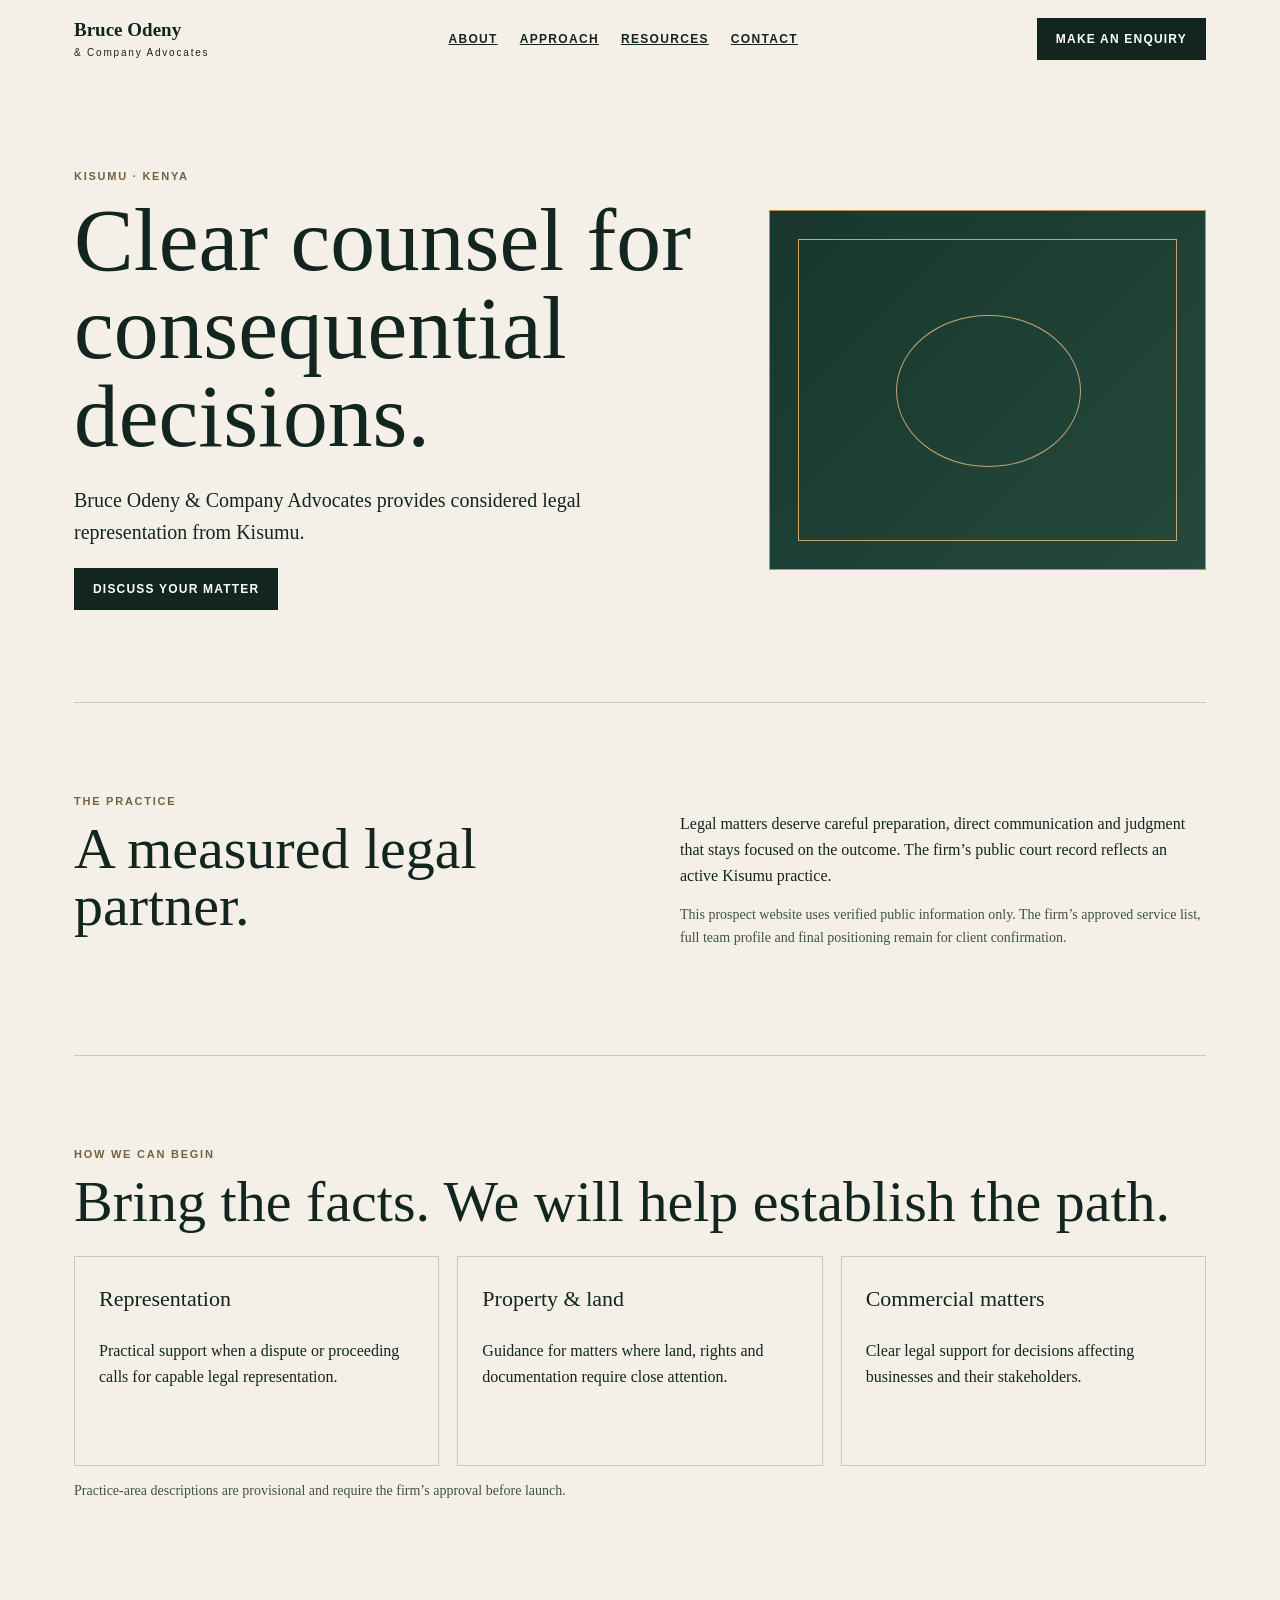
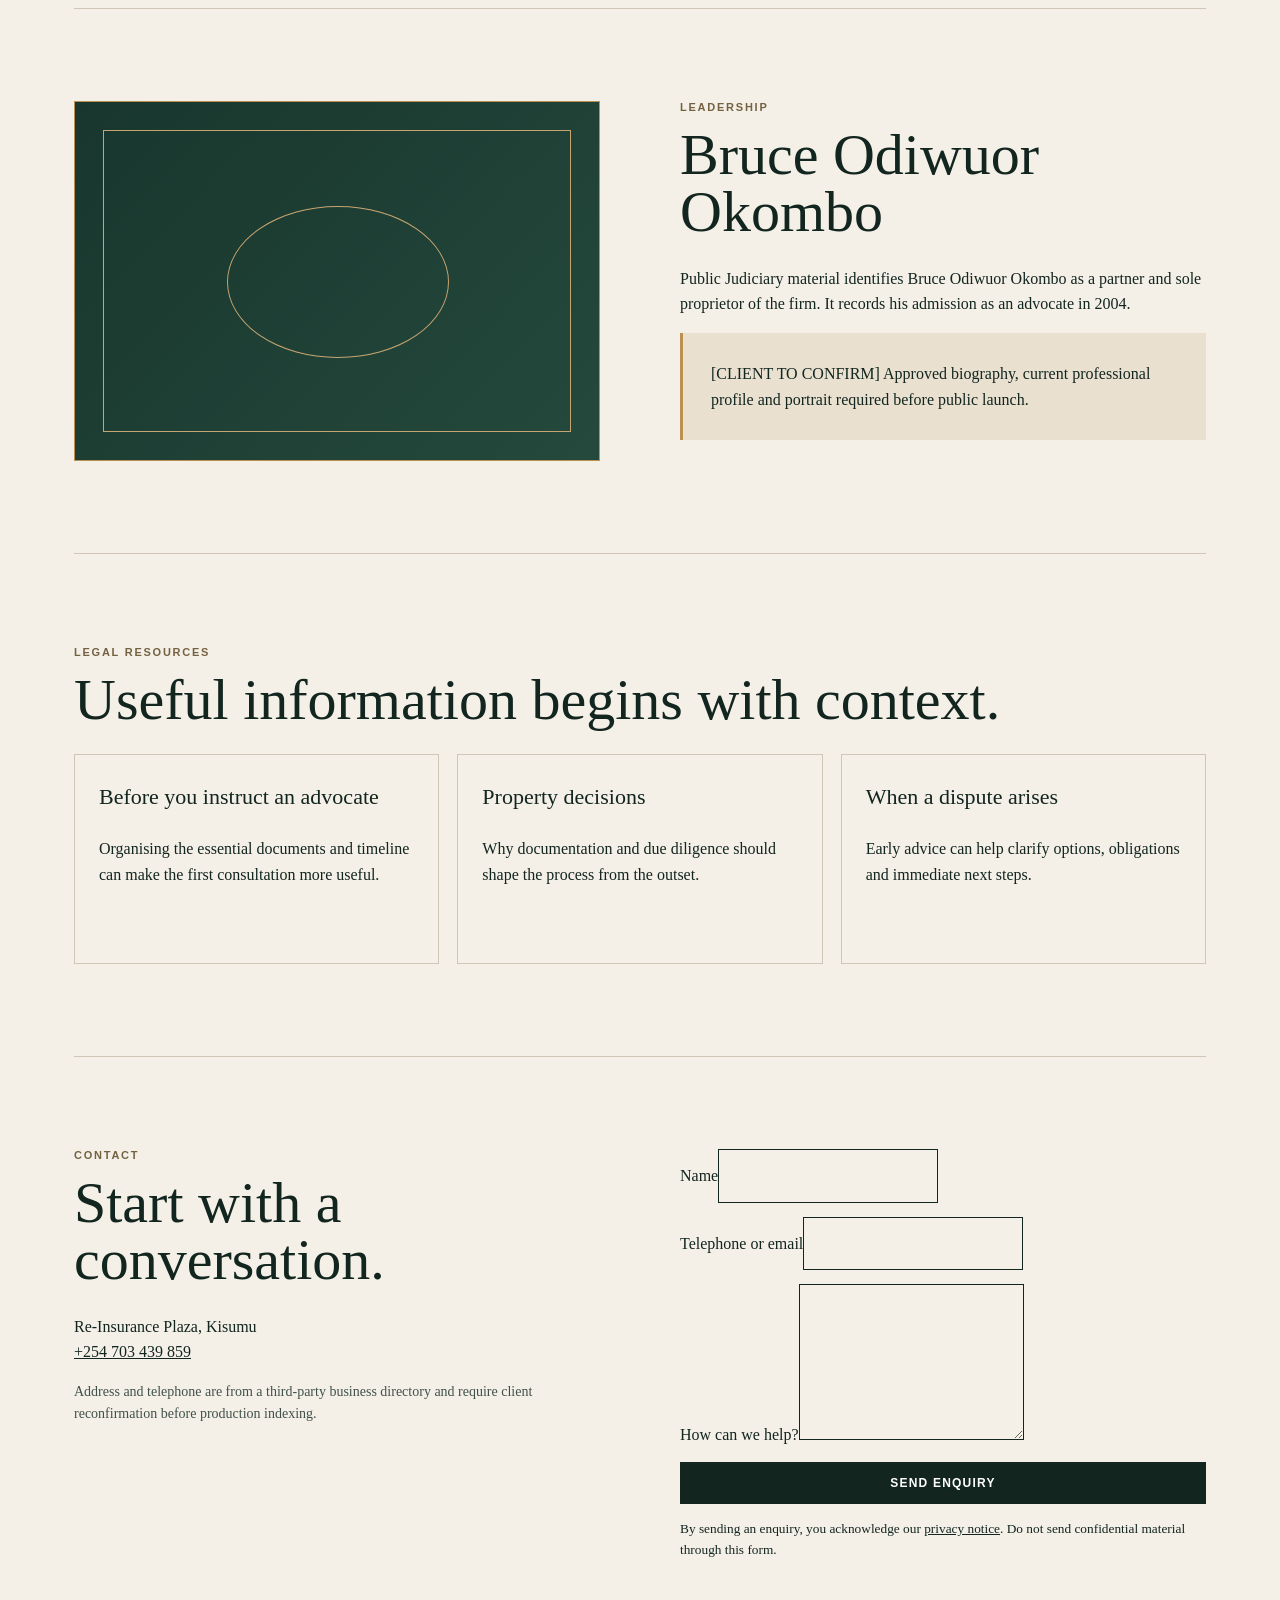
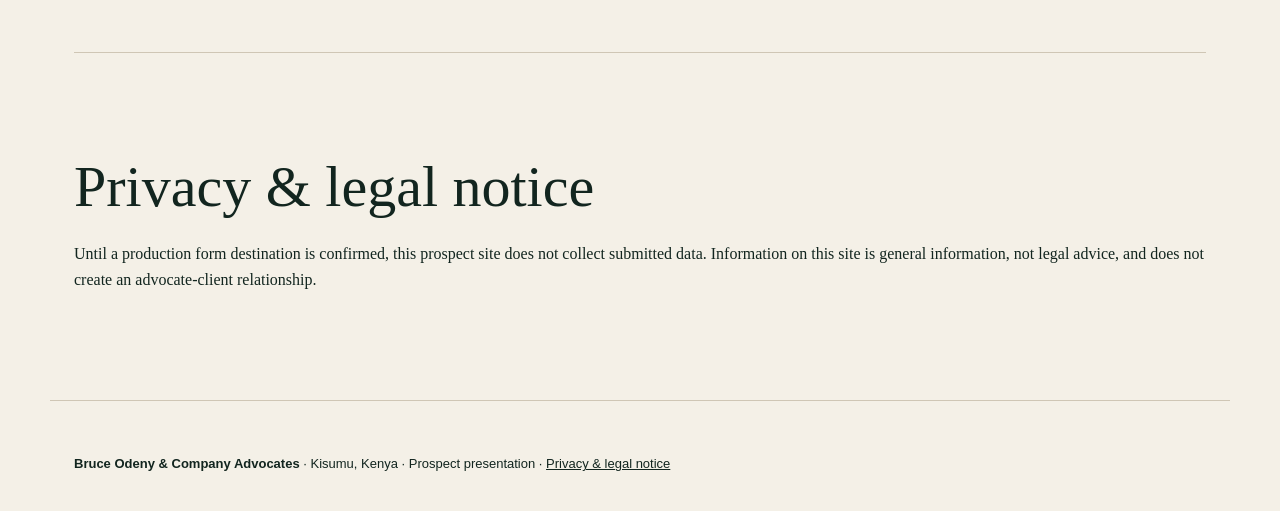
==== index.html @ 4f96a96a "Build initial Wakili Watech prospect site" ====
<!doctype html><html lang="en"><head><meta charset="utf-8"><meta name="viewport" content="width=device-width,initial-scale=1"><title>Bruce Odeny & Company Advocates | Kisumu</title><meta name="description" content="Bruce Odeny & Company Advocates — legal counsel in Kisumu, Kenya."><meta name="robots" content="noindex,nofollow"><meta property="og:title" content="Bruce Odeny & Company Advocates"><link rel="canonical" href="https://bruce-odeny-advocates.vercel.app/"><link rel="manifest" href="/manifest.webmanifest"><style>:root{--ink:#12251f;--paper:#f4f0e7;--gold:#ba9150;--line:#cfc6b5}*{box-sizing:border-box}html{scroll-behavior:smooth}body{margin:0;background:var(--paper);color:var(--ink);font:16px/1.6 Georgia,serif}a{color:inherit}nav,main,footer{max-width:1180px;margin:auto;padding-left:24px;padding-right:24px}nav{height:78px;display:flex;align-items:center;justify-content:space-between;font:600 12px/1 Arial,sans-serif;letter-spacing:.11em;text-transform:uppercase}.brand{font:600 19px/1.1 Georgia,serif;letter-spacing:0;text-transform:none}.brand small{display:block;font:10px Arial;letter-spacing:.18em;margin-top:6px}nav ul{display:flex;gap:22px;list-style:none;padding:0}.button{background:var(--ink);color:white;padding:14px 19px;text-decoration:none;display:inline-block;font:700 12px Arial;letter-spacing:.1em;text-transform:uppercase}section{padding:92px 0;border-top:1px solid var(--line)}.hero{border-top:0;min-height:590px;display:grid;grid-template-columns:1.2fr .8fr;align-items:center;gap:40px}.eyebrow{font:700 11px Arial;letter-spacing:.16em;text-transform:uppercase;color:#746141}h1,h2{font-weight:500;line-height:.98;margin:14px 0 25px}h1{font-size:clamp(48px,7vw,92px)}h2{font-size:clamp(35px,5vw,58px)}.lead{font-size:20px;max-width:580px}.mark{height:360px;border:1px solid var(--gold);position:relative;background:linear-gradient(135deg,#18362d,#25493d)}.mark:before,.mark:after{content:"";position:absolute;border:1px solid #c6a570}.mark:before{inset:28px}.mark:after{width:42%;height:42%;left:29%;top:29%;border-radius:50%}.grid{display:grid;grid-template-columns:repeat(3,1fr);gap:18px}.card{padding:24px;border:1px solid var(--line);min-height:210px}.card h3{margin-top:0;font-size:22px;font-weight:500}.split{display:grid;grid-template-columns:1fr 1fr;gap:80px}.notice{background:#e9e0d0;padding:28px;border-left:3px solid var(--gold)}form{display:grid;gap:14px;max-width:620px}input,textarea{background:transparent;border:1px solid var(--ink);padding:13px;font:inherit}button{border:0;cursor:pointer}.legal{font-size:14px;color:#40514a}footer{padding-top:55px;padding-bottom:40px;border-top:1px solid var(--line);font:13px Arial,sans-serif}@media(max-width:720px){nav{height:auto;padding-top:22px;padding-bottom:22px}nav ul{display:none}.hero,.split,.grid{grid-template-columns:1fr}.hero{padding-top:60px}.mark{height:250px}section{padding:64px 0}}@media(prefers-reduced-motion:reduce){html{scroll-behavior:auto}}</style></head><body><nav><div class="brand">Bruce Odeny <small>& Company Advocates</small></div><ul><li><a href="#about">About</a></li><li><a href="#services">Approach</a></li><li><a href="#insights">Resources</a></li><li><a href="#contact">Contact</a></li></ul><a class="button" href="#contact">Make an enquiry</a></nav><main><section class="hero"><div><div class="eyebrow">Kisumu · Kenya</div><h1>Clear counsel for consequential decisions.</h1><p class="lead">Bruce Odeny & Company Advocates provides considered legal representation from Kisumu.</p><a class="button" href="#contact">Discuss your matter</a></div><div class="mark" aria-hidden="true"></div></section><section id="about" class="split"><div><div class="eyebrow">The practice</div><h2>A measured legal partner.</h2></div><div><p>Legal matters deserve careful preparation, direct communication and judgment that stays focused on the outcome. The firm’s public court record reflects an active Kisumu practice.</p><p class="legal">This prospect website uses verified public information only. The firm’s approved service list, full team profile and final positioning remain for client confirmation.</p></div></section><section id="services"><div class="eyebrow">How we can begin</div><h2>Bring the facts. We will help establish the path.</h2><div class="grid"><article class="card"><h3>Representation</h3><p>Practical support when a dispute or proceeding calls for capable legal representation.</p></article><article class="card"><h3>Property & land</h3><p>Guidance for matters where land, rights and documentation require close attention.</p></article><article class="card"><h3>Commercial matters</h3><p>Clear legal support for decisions affecting businesses and their stakeholders.</p></article></div><p class="legal">Practice-area descriptions are provisional and require the firm’s approval before launch.</p></section><section id="team" class="split"><div class="mark" aria-label="Portrait placeholder — client-supplied photograph required"></div><div><div class="eyebrow">Leadership</div><h2>Bruce Odiwuor Okombo</h2><p>Public Judiciary material identifies Bruce Odiwuor Okombo as a partner and sole proprietor of the firm. It records his admission as an advocate in 2004.</p><div class="notice">[CLIENT TO CONFIRM] Approved biography, current professional profile and portrait required before public launch.</div></div></section><section id="insights"><div class="eyebrow">Legal resources</div><h2>Useful information begins with context.</h2><div class="grid"><article class="card"><h3>Before you instruct an advocate</h3><p>Organising the essential documents and timeline can make the first consultation more useful.</p></article><article class="card"><h3>Property decisions</h3><p>Why documentation and due diligence should shape the process from the outset.</p></article><article class="card"><h3>When a dispute arises</h3><p>Early advice can help clarify options, obligations and immediate next steps.</p></article></div></section><section id="contact" class="split"><div><div class="eyebrow">Contact</div><h2>Start with a conversation.</h2><p>Re-Insurance Plaza, Kisumu<br><a href="tel:+254703439859">+254 703 439 859</a></p><p class="legal">Address and telephone are from a third-party business directory and require client reconfirmation before production indexing.</p></div><form action="mailto:CLIENT-TO-CONFIRM" method="post" enctype="text/plain"><label>Name<input required name="name" autocomplete="name"></label><label>Telephone or email<input required name="contact"></label><label>How can we help?<textarea required name="message" rows="5"></textarea></label><button class="button">Send enquiry</button><small>By sending an enquiry, you acknowledge our <a href="#privacy">privacy notice</a>. Do not send confidential material through this form.</small></form></section><section id="privacy"><h2>Privacy & legal notice</h2><p>Until a production form destination is confirmed, this prospect site does not collect submitted data. Information on this site is general information, not legal advice, and does not create an advocate-client relationship.</p></section></main><footer><strong>Bruce Odeny & Company Advocates</strong> · Kisumu, Kenya · Prospect presentation · <a href="#privacy">Privacy & legal notice</a></footer></body></html>
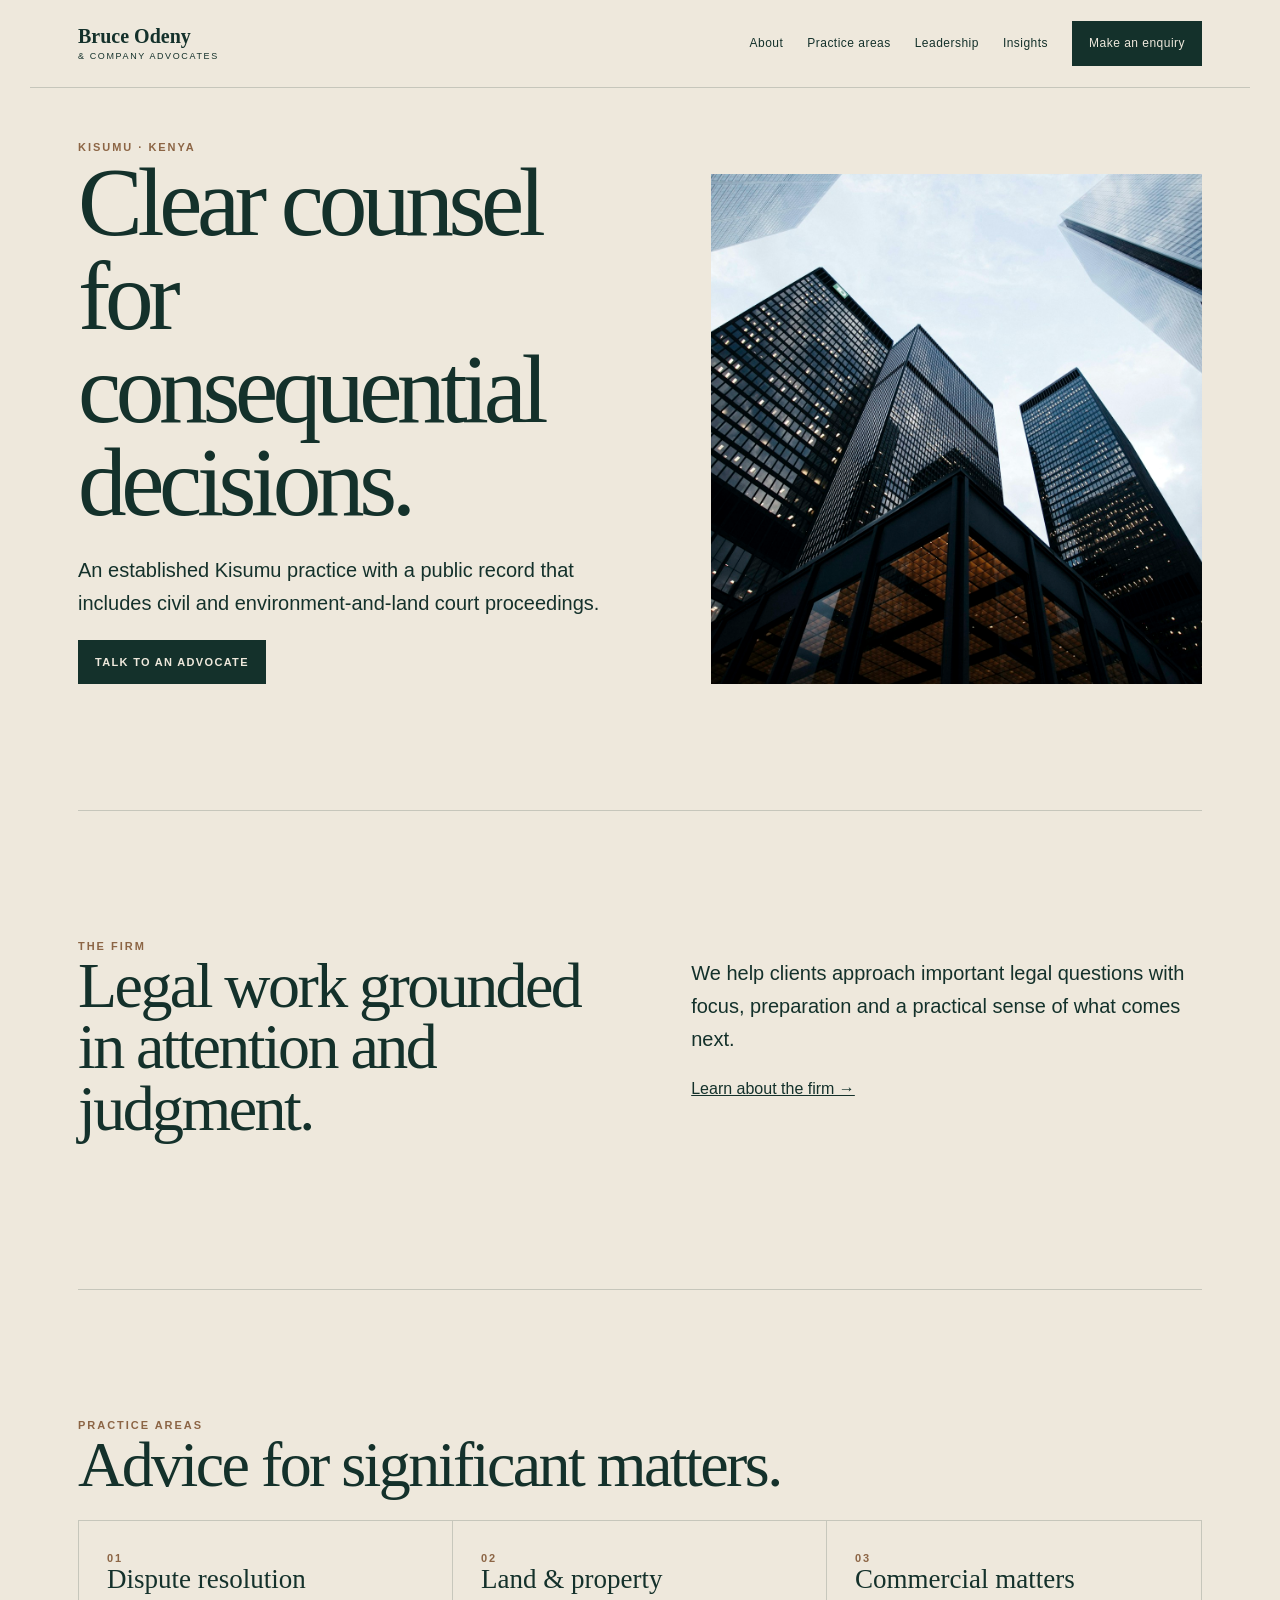
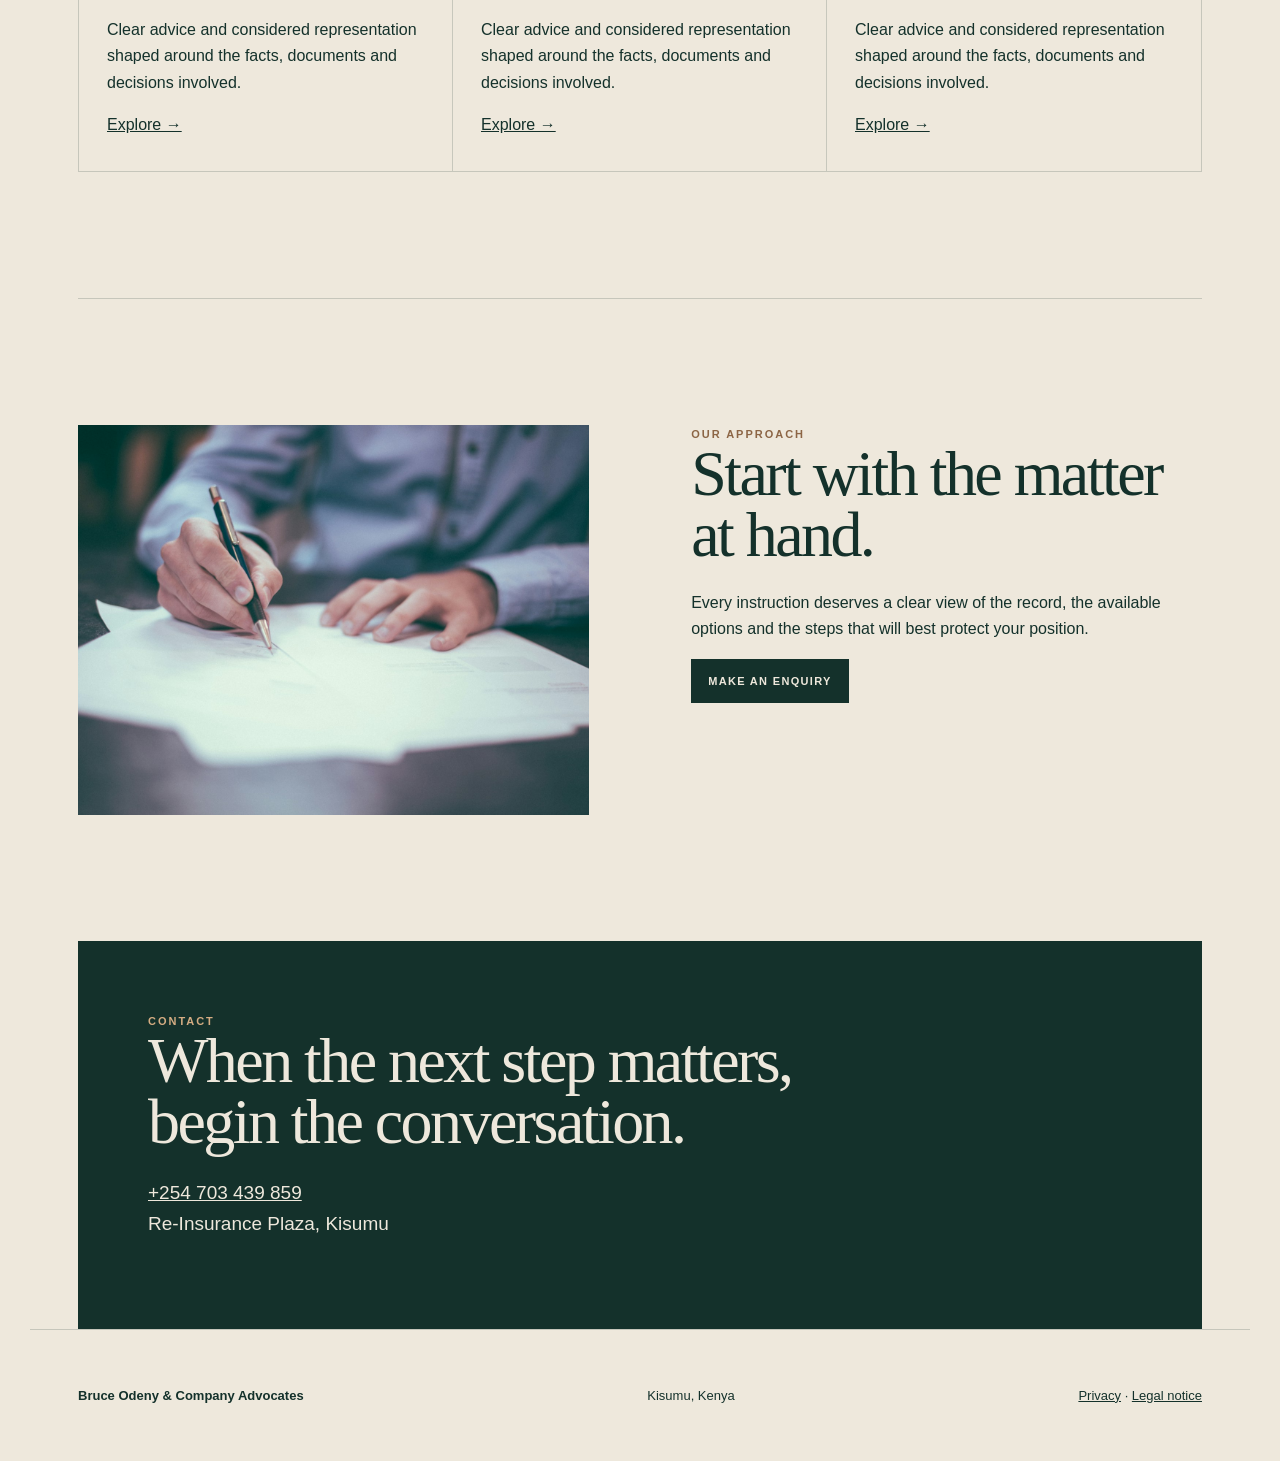
==== commit 4d566d4e: "Rebuild as full editorial law firm website" ====
--- a/index.html
+++ b/index.html
@@ -1 +1 @@
-<!doctype html><html lang="en"><head><meta charset="utf-8"><meta name="viewport" content="width=device-width,initial-scale=1"><title>Bruce Odeny & Company Advocates | Kisumu</title><meta name="description" content="Bruce Odeny & Company Advocates — legal counsel in Kisumu, Kenya."><meta name="robots" content="noindex,nofollow"><meta property="og:title" content="Bruce Odeny & Company Advocates"><link rel="canonical" href="https://bruce-odeny-advocates.vercel.app/"><link rel="manifest" href="/manifest.webmanifest"><style>:root{--ink:#12251f;--paper:#f4f0e7;--gold:#ba9150;--line:#cfc6b5}*{box-sizing:border-box}html{scroll-behavior:smooth}body{margin:0;background:var(--paper);color:var(--ink);font:16px/1.6 Georgia,serif}a{color:inherit}nav,main,footer{max-width:1180px;margin:auto;padding-left:24px;padding-right:24px}nav{height:78px;display:flex;align-items:center;justify-content:space-between;font:600 12px/1 Arial,sans-serif;letter-spacing:.11em;text-transform:uppercase}.brand{font:600 19px/1.1 Georgia,serif;letter-spacing:0;text-transform:none}.brand small{display:block;font:10px Arial;letter-spacing:.18em;margin-top:6px}nav ul{display:flex;gap:22px;list-style:none;padding:0}.button{background:var(--ink);color:white;padding:14px 19px;text-decoration:none;display:inline-block;font:700 12px Arial;letter-spacing:.1em;text-transform:uppercase}section{padding:92px 0;border-top:1px solid var(--line)}.hero{border-top:0;min-height:590px;display:grid;grid-template-columns:1.2fr .8fr;align-items:center;gap:40px}.eyebrow{font:700 11px Arial;letter-spacing:.16em;text-transform:uppercase;color:#746141}h1,h2{font-weight:500;line-height:.98;margin:14px 0 25px}h1{font-size:clamp(48px,7vw,92px)}h2{font-size:clamp(35px,5vw,58px)}.lead{font-size:20px;max-width:580px}.mark{height:360px;border:1px solid var(--gold);position:relative;background:linear-gradient(135deg,#18362d,#25493d)}.mark:before,.mark:after{content:"";position:absolute;border:1px solid #c6a570}.mark:before{inset:28px}.mark:after{width:42%;height:42%;left:29%;top:29%;border-radius:50%}.grid{display:grid;grid-template-columns:repeat(3,1fr);gap:18px}.card{padding:24px;border:1px solid var(--line);min-height:210px}.card h3{margin-top:0;font-size:22px;font-weight:500}.split{display:grid;grid-template-columns:1fr 1fr;gap:80px}.notice{background:#e9e0d0;padding:28px;border-left:3px solid var(--gold)}form{display:grid;gap:14px;max-width:620px}input,textarea{background:transparent;border:1px solid var(--ink);padding:13px;font:inherit}button{border:0;cursor:pointer}.legal{font-size:14px;color:#40514a}footer{padding-top:55px;padding-bottom:40px;border-top:1px solid var(--line);font:13px Arial,sans-serif}@media(max-width:720px){nav{height:auto;padding-top:22px;padding-bottom:22px}nav ul{display:none}.hero,.split,.grid{grid-template-columns:1fr}.hero{padding-top:60px}.mark{height:250px}section{padding:64px 0}}@media(prefers-reduced-motion:reduce){html{scroll-behavior:auto}}</style></head><body><nav><div class="brand">Bruce Odeny <small>& Company Advocates</small></div><ul><li><a href="#about">About</a></li><li><a href="#services">Approach</a></li><li><a href="#insights">Resources</a></li><li><a href="#contact">Contact</a></li></ul><a class="button" href="#contact">Make an enquiry</a></nav><main><section class="hero"><div><div class="eyebrow">Kisumu · Kenya</div><h1>Clear counsel for consequential decisions.</h1><p class="lead">Bruce Odeny & Company Advocates provides considered legal representation from Kisumu.</p><a class="button" href="#contact">Discuss your matter</a></div><div class="mark" aria-hidden="true"></div></section><section id="about" class="split"><div><div class="eyebrow">The practice</div><h2>A measured legal partner.</h2></div><div><p>Legal matters deserve careful preparation, direct communication and judgment that stays focused on the outcome. The firm’s public court record reflects an active Kisumu practice.</p><p class="legal">This prospect website uses verified public information only. The firm’s approved service list, full team profile and final positioning remain for client confirmation.</p></div></section><section id="services"><div class="eyebrow">How we can begin</div><h2>Bring the facts. We will help establish the path.</h2><div class="grid"><article class="card"><h3>Representation</h3><p>Practical support when a dispute or proceeding calls for capable legal representation.</p></article><article class="card"><h3>Property & land</h3><p>Guidance for matters where land, rights and documentation require close attention.</p></article><article class="card"><h3>Commercial matters</h3><p>Clear legal support for decisions affecting businesses and their stakeholders.</p></article></div><p class="legal">Practice-area descriptions are provisional and require the firm’s approval before launch.</p></section><section id="team" class="split"><div class="mark" aria-label="Portrait placeholder — client-supplied photograph required"></div><div><div class="eyebrow">Leadership</div><h2>Bruce Odiwuor Okombo</h2><p>Public Judiciary material identifies Bruce Odiwuor Okombo as a partner and sole proprietor of the firm. It records his admission as an advocate in 2004.</p><div class="notice">[CLIENT TO CONFIRM] Approved biography, current professional profile and portrait required before public launch.</div></div></section><section id="insights"><div class="eyebrow">Legal resources</div><h2>Useful information begins with context.</h2><div class="grid"><article class="card"><h3>Before you instruct an advocate</h3><p>Organising the essential documents and timeline can make the first consultation more useful.</p></article><article class="card"><h3>Property decisions</h3><p>Why documentation and due diligence should shape the process from the outset.</p></article><article class="card"><h3>When a dispute arises</h3><p>Early advice can help clarify options, obligations and immediate next steps.</p></article></div></section><section id="contact" class="split"><div><div class="eyebrow">Contact</div><h2>Start with a conversation.</h2><p>Re-Insurance Plaza, Kisumu<br><a href="tel:+254703439859">+254 703 439 859</a></p><p class="legal">Address and telephone are from a third-party business directory and require client reconfirmation before production indexing.</p></div><form action="mailto:CLIENT-TO-CONFIRM" method="post" enctype="text/plain"><label>Name<input required name="name" autocomplete="name"></label><label>Telephone or email<input required name="contact"></label><label>How can we help?<textarea required name="message" rows="5"></textarea></label><button class="button">Send enquiry</button><small>By sending an enquiry, you acknowledge our <a href="#privacy">privacy notice</a>. Do not send confidential material through this form.</small></form></section><section id="privacy"><h2>Privacy & legal notice</h2><p>Until a production form destination is confirmed, this prospect site does not collect submitted data. Information on this site is general information, not legal advice, and does not create an advocate-client relationship.</p></section></main><footer><strong>Bruce Odeny & Company Advocates</strong> · Kisumu, Kenya · Prospect presentation · <a href="#privacy">Privacy & legal notice</a></footer></body></html>
+<!doctype html><html lang="en"><head><meta charset="utf-8"><meta name="viewport" content="width=device-width,initial-scale=1"><title>Bruce Odeny & Company Advocates</title><meta name="description" content="Bruce Odeny & Company Advocates — legal counsel in Kisumu, Kenya."><link rel="canonical" href="https://bruce-odeny-advocates.vercel.app/"><meta property="og:title" content="Bruce Odeny & Company Advocates"><meta property="og:description" content="Bruce Odeny & Company Advocates — legal counsel in Kisumu, Kenya."><meta property="og:image" content="https://bruce-odeny-advocates.vercel.app/assets/hero.jpg"><meta name="twitter:card" content="summary_large_image"><link rel="manifest" href="/manifest.webmanifest"><link rel="preload" as="image" href="/assets/hero.jpg"><style>:root{--ink:#14312b;--paper:#eee8dc;--accent:#b47d4b;--line:color-mix(in srgb,var(--ink) 18%,transparent)}*{box-sizing:border-box}html{scroll-behavior:smooth}body{margin:0;background:var(--paper);color:var(--ink);font:16px/1.65 Arial,sans-serif}a{color:inherit}header,main,footer{max-width:1220px;margin:auto;padding-inline:clamp(20px,4vw,48px)}header{height:88px;display:flex;align-items:center;justify-content:space-between;border-bottom:1px solid var(--line)}.logo{text-decoration:none;font:600 20px/1 Georgia,serif}.logo small{display:block;font:9px Arial;letter-spacing:.18em;margin-top:5px}nav{display:flex;align-items:center;gap:24px;font-size:12px;letter-spacing:.04em}nav a{text-decoration:none}.navcta,.button{background:var(--ink);color:var(--paper);padding:13px 17px}.menu{display:none}section{padding:clamp(68px,10vw,126px) 0;border-top:1px solid var(--line)}.hero{border:0;padding-top:50px;display:grid;grid-template-columns:1.05fr .95fr;gap:clamp(32px,7vw,90px);align-items:end;min-height:640px}.kicker{font-size:11px;font-weight:700;letter-spacing:.18em;text-transform:uppercase;color:#8c6545}h1,h2,h3{font-family:Georgia,serif;font-weight:500;line-height:.96;margin:0 0 24px}h1{font-size:clamp(54px,7.6vw,106px);letter-spacing:-.055em}h2{font-size:clamp(38px,5vw,66px);letter-spacing:-.04em}.hero p,.intro{font-size:20px;max-width:570px}.heroimg{width:100%;height:510px;object-fit:cover;display:block;filter:saturate(.8) contrast(1.03)}.button{display:inline-block;text-decoration:none;font-size:11px;letter-spacing:.12em;text-transform:uppercase;font-weight:bold}.twocol{display:grid;grid-template-columns:1fr 1fr;gap:clamp(35px,8vw,110px)}.cards{display:grid;grid-template-columns:repeat(3,1fr);border:1px solid var(--line)}.card{padding:28px;border-right:1px solid var(--line);min-height:250px}.card:last-child{border:0}.card h3{font-size:27px}.wideimage{width:100%;height:390px;object-fit:cover}.band{background:var(--ink);color:var(--paper);padding:clamp(36px,6vw,70px)}.band h2{max-width:700px}.details{font-size:19px}.legal{font-size:14px;max-width:760px;color:color-mix(in srgb,var(--ink) 74%,transparent)}footer{padding-block:55px;font-size:13px;border-top:1px solid var(--line)}footer div{display:flex;justify-content:space-between;gap:20px;flex-wrap:wrap}.pagehero{padding:110px 0 72px}.list{padding:0;margin:35px 0;list-style:none;border-top:1px solid var(--line)}.list li{padding:25px 0;border-bottom:1px solid var(--line);display:grid;grid-template-columns:1fr 2fr;gap:30px}.list b{font:500 30px Georgia,serif}@media(max-width:760px){header{height:76px}nav{display:none}.menu{display:block;border:0;background:none;color:var(--ink);font:12px Arial;letter-spacing:.1em;text-transform:uppercase}.hero,.twocol{grid-template-columns:1fr}.hero{min-height:auto;padding-top:60px}.heroimg{height:350px}.cards{grid-template-columns:1fr}.card{border-right:0;border-bottom:1px solid var(--line);min-height:0}.card:last-child{border-bottom:0}.list li{grid-template-columns:1fr;gap:9px}section{padding:70px 0}}@media(prefers-reduced-motion:reduce){html{scroll-behavior:auto}}</style><script type="application/ld+json">{"@context":"https://schema.org","@type":"LegalService","name":"Bruce Odeny & Company Advocates","address":{"@type":"PostalAddress","addressLocality":"Kisumu","addressCountry":"KE"},"telephone":"+254703439859"}</script></head><body><header><a class="logo" href="/">Bruce Odeny<small>& COMPANY ADVOCATES</small></a><button class="menu" aria-label="Open navigation">Menu</button><nav><a href="/about.html">About</a><a href="/practice-areas.html">Practice areas</a><a href="/about.html#leadership">Leadership</a><a href="/insights.html">Insights</a><a href="/contact.html" class="navcta">Make an enquiry</a></nav></header><main><section class="hero"><div><div class="kicker">Kisumu · Kenya</div><h1>Clear counsel for consequential decisions.</h1><p>An established Kisumu practice with a public record that includes civil and environment-and-land court proceedings.</p><a class="button" href="/contact.html">Talk to an advocate</a></div><img class="heroimg" src="/assets/hero.jpg" alt="Court architecture and considered preparation"></section><section class="twocol"><div><div class="kicker">The firm</div><h2>Legal work grounded in attention and judgment.</h2></div><div><p class="intro">We help clients approach important legal questions with focus, preparation and a practical sense of what comes next.</p><a href="/about.html">Learn about the firm →</a></div></section><section><div class="kicker">Practice areas</div><h2>Advice for significant matters.</h2><div class="cards"><article class="card"><div class="kicker">01</div><h3>Dispute resolution</h3><p>Clear advice and considered representation shaped around the facts, documents and decisions involved.</p><a href="/practice-areas.html">Explore →</a></article><article class="card"><div class="kicker">02</div><h3>Land & property</h3><p>Clear advice and considered representation shaped around the facts, documents and decisions involved.</p><a href="/practice-areas.html">Explore →</a></article><article class="card"><div class="kicker">03</div><h3>Commercial matters</h3><p>Clear advice and considered representation shaped around the facts, documents and decisions involved.</p><a href="/practice-areas.html">Explore →</a></article></div></section><section class="twocol"><img class="wideimage" src="/assets/editorial.jpg" alt="Professional documents and workspace"><div><div class="kicker">Our approach</div><h2>Start with the matter at hand.</h2><p>Every instruction deserves a clear view of the record, the available options and the steps that will best protect your position.</p><a class="button" href="/contact.html">Make an enquiry</a></div></section><section class="band"><div class="kicker" style="color:#d5ad83">Contact</div><h2>When the next step matters, begin the conversation.</h2><p class="details"><a href="tel:+254703439859">+254 703 439 859</a><br>Re-Insurance Plaza, Kisumu</p></section></main><footer><div><strong>Bruce Odeny & Company Advocates</strong><span>Kisumu, Kenya</span><span><a href="/privacy.html">Privacy</a> · <a href="/terms.html">Legal notice</a></span></div></footer></body></html>
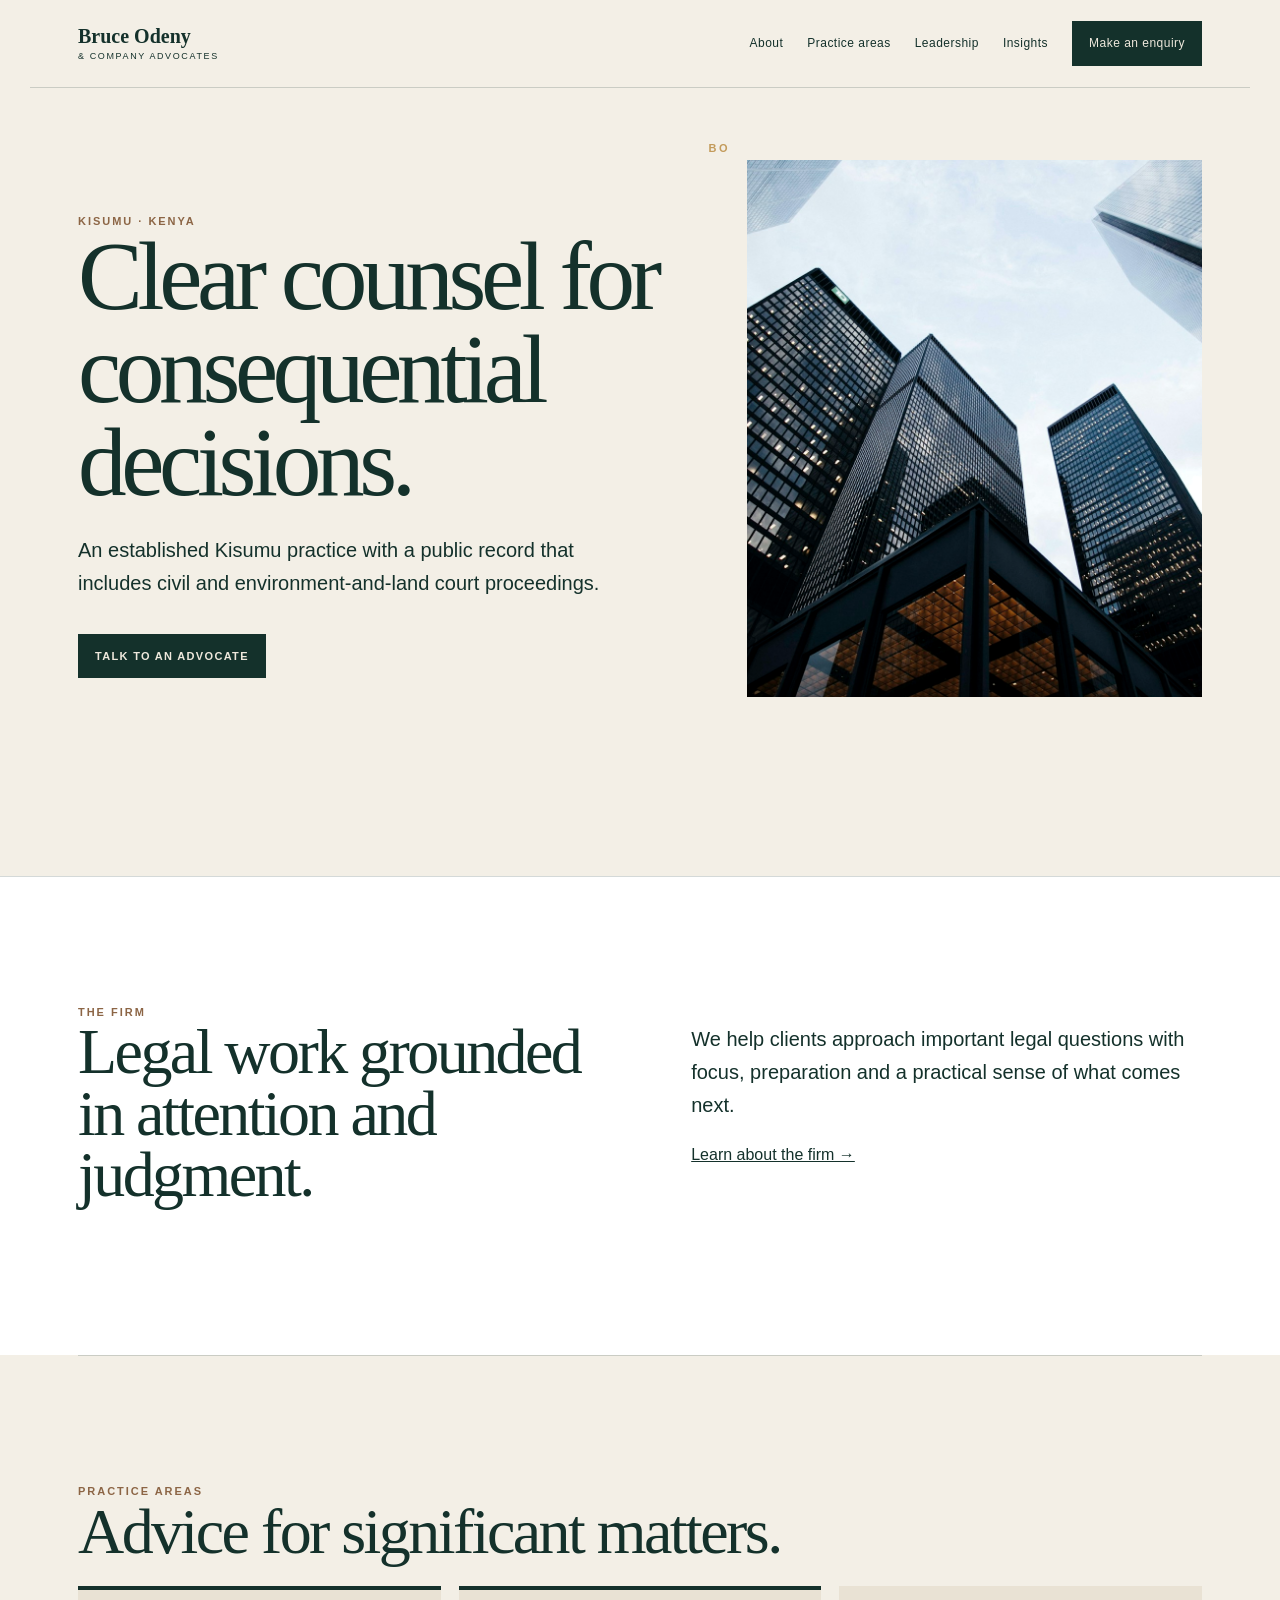
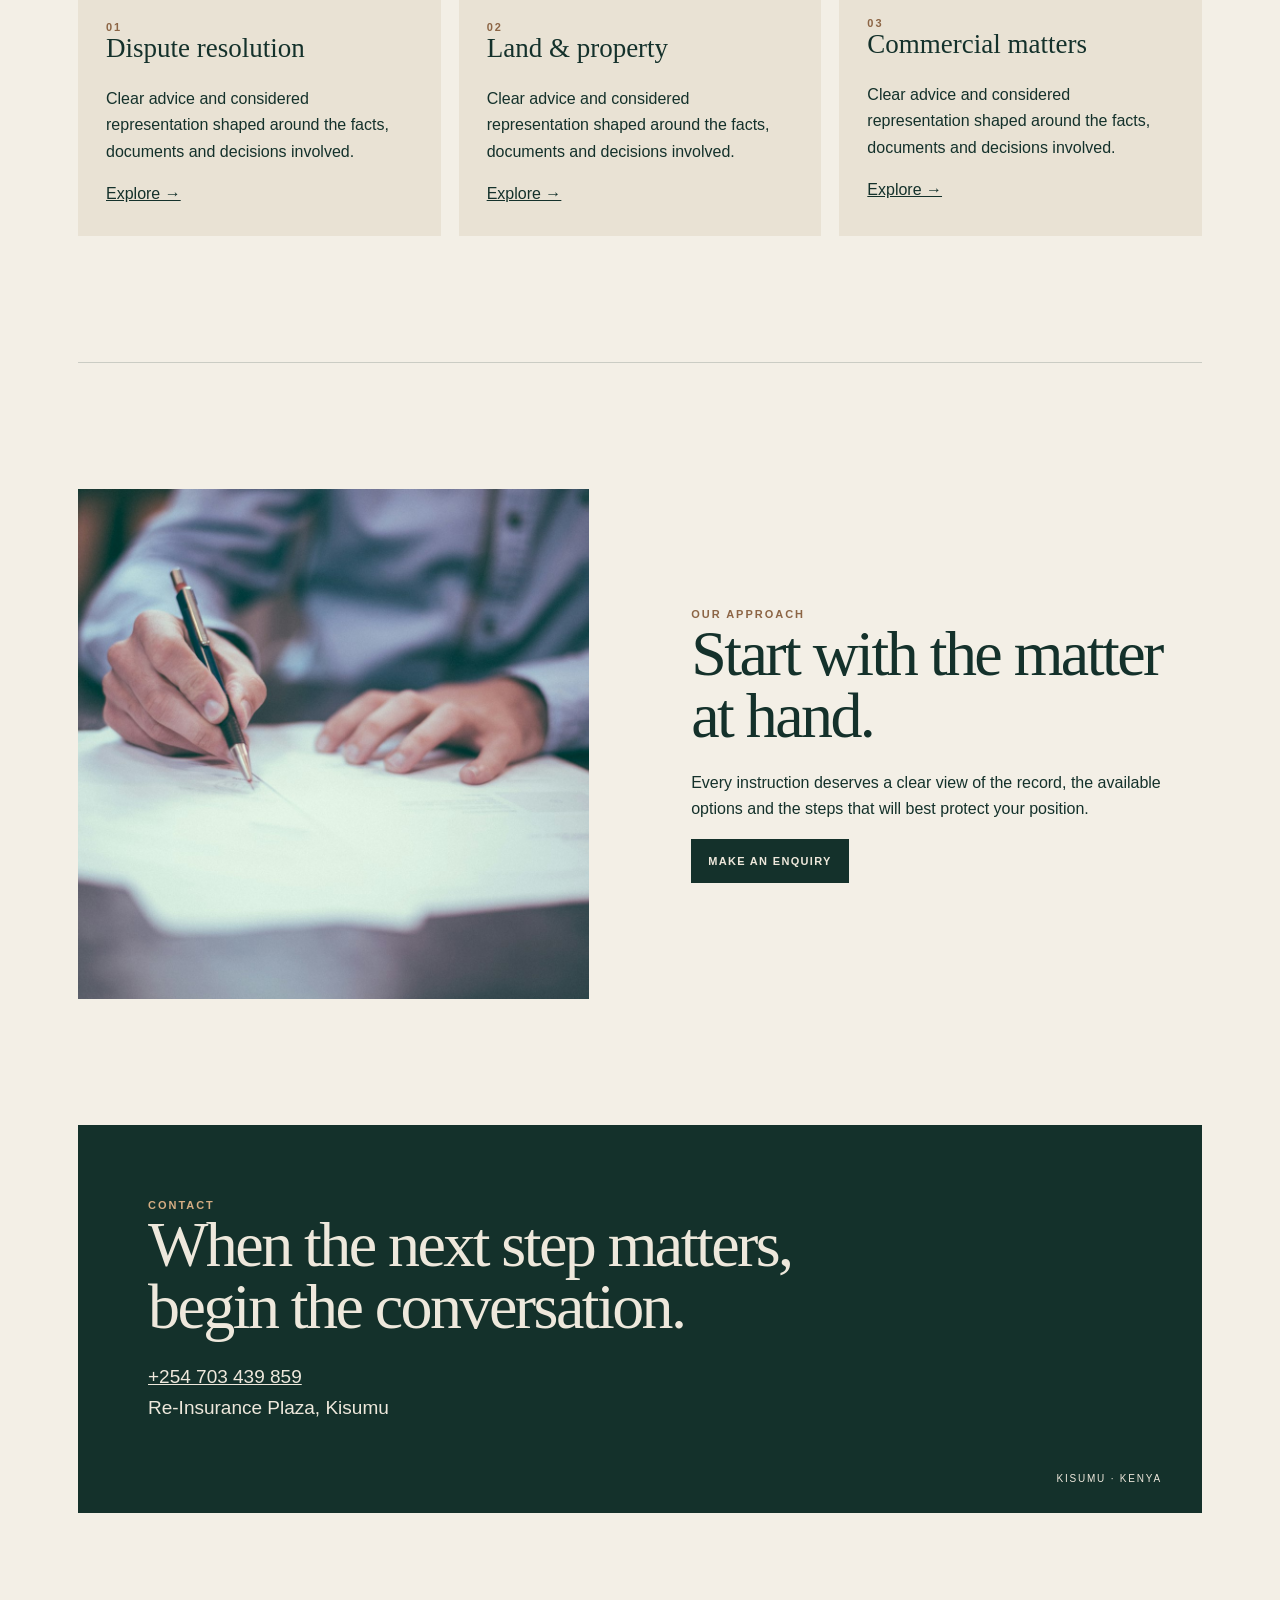
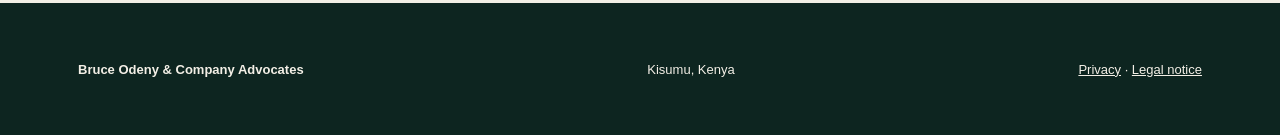
==== commit 5717752c: "Replace shared template with distinct portfolio-led design" ====
--- a/index.html
+++ b/index.html
@@ -1 +1 @@
-<!doctype html><html lang="en"><head><meta charset="utf-8"><meta name="viewport" content="width=device-width,initial-scale=1"><title>Bruce Odeny & Company Advocates</title><meta name="description" content="Bruce Odeny & Company Advocates — legal counsel in Kisumu, Kenya."><link rel="canonical" href="https://bruce-odeny-advocates.vercel.app/"><meta property="og:title" content="Bruce Odeny & Company Advocates"><meta property="og:description" content="Bruce Odeny & Company Advocates — legal counsel in Kisumu, Kenya."><meta property="og:image" content="https://bruce-odeny-advocates.vercel.app/assets/hero.jpg"><meta name="twitter:card" content="summary_large_image"><link rel="manifest" href="/manifest.webmanifest"><link rel="preload" as="image" href="/assets/hero.jpg"><style>:root{--ink:#14312b;--paper:#eee8dc;--accent:#b47d4b;--line:color-mix(in srgb,var(--ink) 18%,transparent)}*{box-sizing:border-box}html{scroll-behavior:smooth}body{margin:0;background:var(--paper);color:var(--ink);font:16px/1.65 Arial,sans-serif}a{color:inherit}header,main,footer{max-width:1220px;margin:auto;padding-inline:clamp(20px,4vw,48px)}header{height:88px;display:flex;align-items:center;justify-content:space-between;border-bottom:1px solid var(--line)}.logo{text-decoration:none;font:600 20px/1 Georgia,serif}.logo small{display:block;font:9px Arial;letter-spacing:.18em;margin-top:5px}nav{display:flex;align-items:center;gap:24px;font-size:12px;letter-spacing:.04em}nav a{text-decoration:none}.navcta,.button{background:var(--ink);color:var(--paper);padding:13px 17px}.menu{display:none}section{padding:clamp(68px,10vw,126px) 0;border-top:1px solid var(--line)}.hero{border:0;padding-top:50px;display:grid;grid-template-columns:1.05fr .95fr;gap:clamp(32px,7vw,90px);align-items:end;min-height:640px}.kicker{font-size:11px;font-weight:700;letter-spacing:.18em;text-transform:uppercase;color:#8c6545}h1,h2,h3{font-family:Georgia,serif;font-weight:500;line-height:.96;margin:0 0 24px}h1{font-size:clamp(54px,7.6vw,106px);letter-spacing:-.055em}h2{font-size:clamp(38px,5vw,66px);letter-spacing:-.04em}.hero p,.intro{font-size:20px;max-width:570px}.heroimg{width:100%;height:510px;object-fit:cover;display:block;filter:saturate(.8) contrast(1.03)}.button{display:inline-block;text-decoration:none;font-size:11px;letter-spacing:.12em;text-transform:uppercase;font-weight:bold}.twocol{display:grid;grid-template-columns:1fr 1fr;gap:clamp(35px,8vw,110px)}.cards{display:grid;grid-template-columns:repeat(3,1fr);border:1px solid var(--line)}.card{padding:28px;border-right:1px solid var(--line);min-height:250px}.card:last-child{border:0}.card h3{font-size:27px}.wideimage{width:100%;height:390px;object-fit:cover}.band{background:var(--ink);color:var(--paper);padding:clamp(36px,6vw,70px)}.band h2{max-width:700px}.details{font-size:19px}.legal{font-size:14px;max-width:760px;color:color-mix(in srgb,var(--ink) 74%,transparent)}footer{padding-block:55px;font-size:13px;border-top:1px solid var(--line)}footer div{display:flex;justify-content:space-between;gap:20px;flex-wrap:wrap}.pagehero{padding:110px 0 72px}.list{padding:0;margin:35px 0;list-style:none;border-top:1px solid var(--line)}.list li{padding:25px 0;border-bottom:1px solid var(--line);display:grid;grid-template-columns:1fr 2fr;gap:30px}.list b{font:500 30px Georgia,serif}@media(max-width:760px){header{height:76px}nav{display:none}.menu{display:block;border:0;background:none;color:var(--ink);font:12px Arial;letter-spacing:.1em;text-transform:uppercase}.hero,.twocol{grid-template-columns:1fr}.hero{min-height:auto;padding-top:60px}.heroimg{height:350px}.cards{grid-template-columns:1fr}.card{border-right:0;border-bottom:1px solid var(--line);min-height:0}.card:last-child{border-bottom:0}.list li{grid-template-columns:1fr;gap:9px}section{padding:70px 0}}@media(prefers-reduced-motion:reduce){html{scroll-behavior:auto}}</style><script type="application/ld+json">{"@context":"https://schema.org","@type":"LegalService","name":"Bruce Odeny & Company Advocates","address":{"@type":"PostalAddress","addressLocality":"Kisumu","addressCountry":"KE"},"telephone":"+254703439859"}</script></head><body><header><a class="logo" href="/">Bruce Odeny<small>& COMPANY ADVOCATES</small></a><button class="menu" aria-label="Open navigation">Menu</button><nav><a href="/about.html">About</a><a href="/practice-areas.html">Practice areas</a><a href="/about.html#leadership">Leadership</a><a href="/insights.html">Insights</a><a href="/contact.html" class="navcta">Make an enquiry</a></nav></header><main><section class="hero"><div><div class="kicker">Kisumu · Kenya</div><h1>Clear counsel for consequential decisions.</h1><p>An established Kisumu practice with a public record that includes civil and environment-and-land court proceedings.</p><a class="button" href="/contact.html">Talk to an advocate</a></div><img class="heroimg" src="/assets/hero.jpg" alt="Court architecture and considered preparation"></section><section class="twocol"><div><div class="kicker">The firm</div><h2>Legal work grounded in attention and judgment.</h2></div><div><p class="intro">We help clients approach important legal questions with focus, preparation and a practical sense of what comes next.</p><a href="/about.html">Learn about the firm →</a></div></section><section><div class="kicker">Practice areas</div><h2>Advice for significant matters.</h2><div class="cards"><article class="card"><div class="kicker">01</div><h3>Dispute resolution</h3><p>Clear advice and considered representation shaped around the facts, documents and decisions involved.</p><a href="/practice-areas.html">Explore →</a></article><article class="card"><div class="kicker">02</div><h3>Land & property</h3><p>Clear advice and considered representation shaped around the facts, documents and decisions involved.</p><a href="/practice-areas.html">Explore →</a></article><article class="card"><div class="kicker">03</div><h3>Commercial matters</h3><p>Clear advice and considered representation shaped around the facts, documents and decisions involved.</p><a href="/practice-areas.html">Explore →</a></article></div></section><section class="twocol"><img class="wideimage" src="/assets/editorial.jpg" alt="Professional documents and workspace"><div><div class="kicker">Our approach</div><h2>Start with the matter at hand.</h2><p>Every instruction deserves a clear view of the record, the available options and the steps that will best protect your position.</p><a class="button" href="/contact.html">Make an enquiry</a></div></section><section class="band"><div class="kicker" style="color:#d5ad83">Contact</div><h2>When the next step matters, begin the conversation.</h2><p class="details"><a href="tel:+254703439859">+254 703 439 859</a><br>Re-Insurance Plaza, Kisumu</p></section></main><footer><div><strong>Bruce Odeny & Company Advocates</strong><span>Kisumu, Kenya</span><span><a href="/privacy.html">Privacy</a> · <a href="/terms.html">Legal notice</a></span></div></footer></body></html>+<!doctype html><html lang="en"><head><meta charset="utf-8"><meta name="viewport" content="width=device-width,initial-scale=1"><title>Bruce Odeny & Company Advocates</title><meta name="description" content="Bruce Odeny & Company Advocates — legal counsel in Kisumu, Kenya."><link rel="canonical" href="https://bruce-odeny-advocates.vercel.app/"><meta property="og:title" content="Bruce Odeny & Company Advocates"><meta property="og:description" content="Bruce Odeny & Company Advocates — legal counsel in Kisumu, Kenya."><meta property="og:image" content="https://bruce-odeny-advocates.vercel.app/assets/hero.jpg"><meta name="twitter:card" content="summary_large_image"><link rel="manifest" href="/manifest.webmanifest"><link rel="preload" as="image" href="/assets/hero.jpg"><style>:root{--ink:#14312b;--paper:#eee8dc;--accent:#b47d4b;--line:color-mix(in srgb,var(--ink) 18%,transparent)}*{box-sizing:border-box}html{scroll-behavior:smooth}body{margin:0;background:var(--paper);color:var(--ink);font:16px/1.65 Arial,sans-serif}a{color:inherit}header,main,footer{max-width:1220px;margin:auto;padding-inline:clamp(20px,4vw,48px)}header{height:88px;display:flex;align-items:center;justify-content:space-between;border-bottom:1px solid var(--line)}.logo{text-decoration:none;font:600 20px/1 Georgia,serif}.logo small{display:block;font:9px Arial;letter-spacing:.18em;margin-top:5px}nav{display:flex;align-items:center;gap:24px;font-size:12px;letter-spacing:.04em}nav a{text-decoration:none}.navcta,.button{background:var(--ink);color:var(--paper);padding:13px 17px}.menu{display:none}section{padding:clamp(68px,10vw,126px) 0;border-top:1px solid var(--line)}.hero{border:0;padding-top:50px;display:grid;grid-template-columns:1.05fr .95fr;gap:clamp(32px,7vw,90px);align-items:end;min-height:640px}.kicker{font-size:11px;font-weight:700;letter-spacing:.18em;text-transform:uppercase;color:#8c6545}h1,h2,h3{font-family:Georgia,serif;font-weight:500;line-height:.96;margin:0 0 24px}h1{font-size:clamp(54px,7.6vw,106px);letter-spacing:-.055em}h2{font-size:clamp(38px,5vw,66px);letter-spacing:-.04em}.hero p,.intro{font-size:20px;max-width:570px}.heroimg{width:100%;height:510px;object-fit:cover;display:block;filter:saturate(.8) contrast(1.03)}.button{display:inline-block;text-decoration:none;font-size:11px;letter-spacing:.12em;text-transform:uppercase;font-weight:bold}.twocol{display:grid;grid-template-columns:1fr 1fr;gap:clamp(35px,8vw,110px)}.cards{display:grid;grid-template-columns:repeat(3,1fr);border:1px solid var(--line)}.card{padding:28px;border-right:1px solid var(--line);min-height:250px}.card:last-child{border:0}.card h3{font-size:27px}.wideimage{width:100%;height:390px;object-fit:cover}.band{background:var(--ink);color:var(--paper);padding:clamp(36px,6vw,70px)}.band h2{max-width:700px}.details{font-size:19px}.legal{font-size:14px;max-width:760px;color:color-mix(in srgb,var(--ink) 74%,transparent)}footer{padding-block:55px;font-size:13px;border-top:1px solid var(--line)}footer div{display:flex;justify-content:space-between;gap:20px;flex-wrap:wrap}.pagehero{padding:110px 0 72px}.list{padding:0;margin:35px 0;list-style:none;border-top:1px solid var(--line)}.list li{padding:25px 0;border-bottom:1px solid var(--line);display:grid;grid-template-columns:1fr 2fr;gap:30px}.list b{font:500 30px Georgia,serif}@media(max-width:760px){header{height:76px}nav{display:none}.menu{display:block;border:0;background:none;color:var(--ink);font:12px Arial;letter-spacing:.1em;text-transform:uppercase}.hero,.twocol{grid-template-columns:1fr}.hero{min-height:auto;padding-top:60px}.heroimg{height:350px}.cards{grid-template-columns:1fr}.card{border-right:0;border-bottom:1px solid var(--line);min-height:0}.card:last-child{border-bottom:0}.list li{grid-template-columns:1fr;gap:9px}section{padding:70px 0}}@media(prefers-reduced-motion:reduce){html{scroll-behavior:auto}}</style><link rel="stylesheet" href="/assets/brand.css"><script type="application/ld+json">{"@context":"https://schema.org","@type":"LegalService","name":"Bruce Odeny & Company Advocates","address":{"@type":"PostalAddress","addressLocality":"Kisumu","addressCountry":"KE"},"telephone":"+254703439859"}</script></head><body><header><a class="logo" href="/">Bruce Odeny<small>& COMPANY ADVOCATES</small></a><button class="menu" aria-label="Open navigation">Menu</button><nav><a href="/about.html">About</a><a href="/practice-areas.html">Practice areas</a><a href="/about.html#leadership">Leadership</a><a href="/insights.html">Insights</a><a href="/contact.html" class="navcta">Make an enquiry</a></nav></header><main><section class="hero"><div><div class="kicker">Kisumu · Kenya</div><h1>Clear counsel for consequential decisions.</h1><p>An established Kisumu practice with a public record that includes civil and environment-and-land court proceedings.</p><a class="button" href="/contact.html">Talk to an advocate</a></div><img class="heroimg" src="/assets/hero.jpg" alt="Court architecture and considered preparation"></section><section class="twocol"><div><div class="kicker">The firm</div><h2>Legal work grounded in attention and judgment.</h2></div><div><p class="intro">We help clients approach important legal questions with focus, preparation and a practical sense of what comes next.</p><a href="/about.html">Learn about the firm →</a></div></section><section><div class="kicker">Practice areas</div><h2>Advice for significant matters.</h2><div class="cards"><article class="card"><div class="kicker">01</div><h3>Dispute resolution</h3><p>Clear advice and considered representation shaped around the facts, documents and decisions involved.</p><a href="/practice-areas.html">Explore →</a></article><article class="card"><div class="kicker">02</div><h3>Land & property</h3><p>Clear advice and considered representation shaped around the facts, documents and decisions involved.</p><a href="/practice-areas.html">Explore →</a></article><article class="card"><div class="kicker">03</div><h3>Commercial matters</h3><p>Clear advice and considered representation shaped around the facts, documents and decisions involved.</p><a href="/practice-areas.html">Explore →</a></article></div></section><section class="twocol"><img class="wideimage" src="/assets/editorial.jpg" alt="Professional documents and workspace"><div><div class="kicker">Our approach</div><h2>Start with the matter at hand.</h2><p>Every instruction deserves a clear view of the record, the available options and the steps that will best protect your position.</p><a class="button" href="/contact.html">Make an enquiry</a></div></section><section class="band"><div class="kicker" style="color:#d5ad83">Contact</div><h2>When the next step matters, begin the conversation.</h2><p class="details"><a href="tel:+254703439859">+254 703 439 859</a><br>Re-Insurance Plaza, Kisumu</p></section></main><footer><div><strong>Bruce Odeny & Company Advocates</strong><span>Kisumu, Kenya</span><span><a href="/privacy.html">Privacy</a> · <a href="/terms.html">Legal notice</a></span></div></footer><script src="/assets/site.js"></script></body></html>
--- a/assets/brand.css
+++ b/assets/brand.css
@@ -0,0 +1,5 @@
+/* Bruce Odeny — judicial editorial / deep green */
+:root{--accent:#c39b5b}body{background:#f3efe6}.hero{grid-template-columns:minmax(0,1.12fr) minmax(360px,.88fr);min-height:720px;padding-top:72px;position:relative}.hero:before{content:"BO";position:absolute;right:42%;top:54px;font:700 11px Arial;letter-spacing:.22em;color:var(--accent)}.hero h1{max-width:760px}.heroimg{height:590px;clip-path:inset(0 0 9% 0)}.hero>div{padding-bottom:72px}.hero .button{margin-top:14px}.hero+section{background:#fff;margin-inline:calc(50% - 50vw);padding-inline:max(24px,calc((100vw - 1124px)/2))}.cards{border:0;gap:18px}.card{background:#e9e2d4;border:0;border-top:4px solid var(--ink);transition:.25s transform}.card:hover{transform:translateY(-7px)}.twocol:has(.wideimage){align-items:center}.wideimage{height:510px}.band{margin-bottom:90px;position:relative}.band:after{content:"KISUMU · KENYA";position:absolute;right:40px;bottom:25px;font-size:10px;letter-spacing:.18em}footer{background:#0d2520;color:#f3efe6;max-width:none;padding-inline:max(24px,calc((100vw - 1124px)/2))}@media(max-width:760px){.hero{grid-template-columns:1fr;min-height:0}.heroimg{height:420px}.hero>div{padding-bottom:20px}.hero:before{display:none}.band{margin-bottom:0}}
+
+(max-width:760px){header nav.open{display:flex;position:absolute;z-index:20;top:76px;left:0;right:0;padding:28px;background:var(--paper);color:var(--ink);flex-direction:column;align-items:flex-start}.menu{z-index:21}}
+@media(max-width:760px){header nav.open{display:flex;position:absolute;z-index:20;top:76px;left:0;right:0;padding:28px;background:var(--paper);color:var(--ink);flex-direction:column;align-items:flex-start}.menu{z-index:21}}
